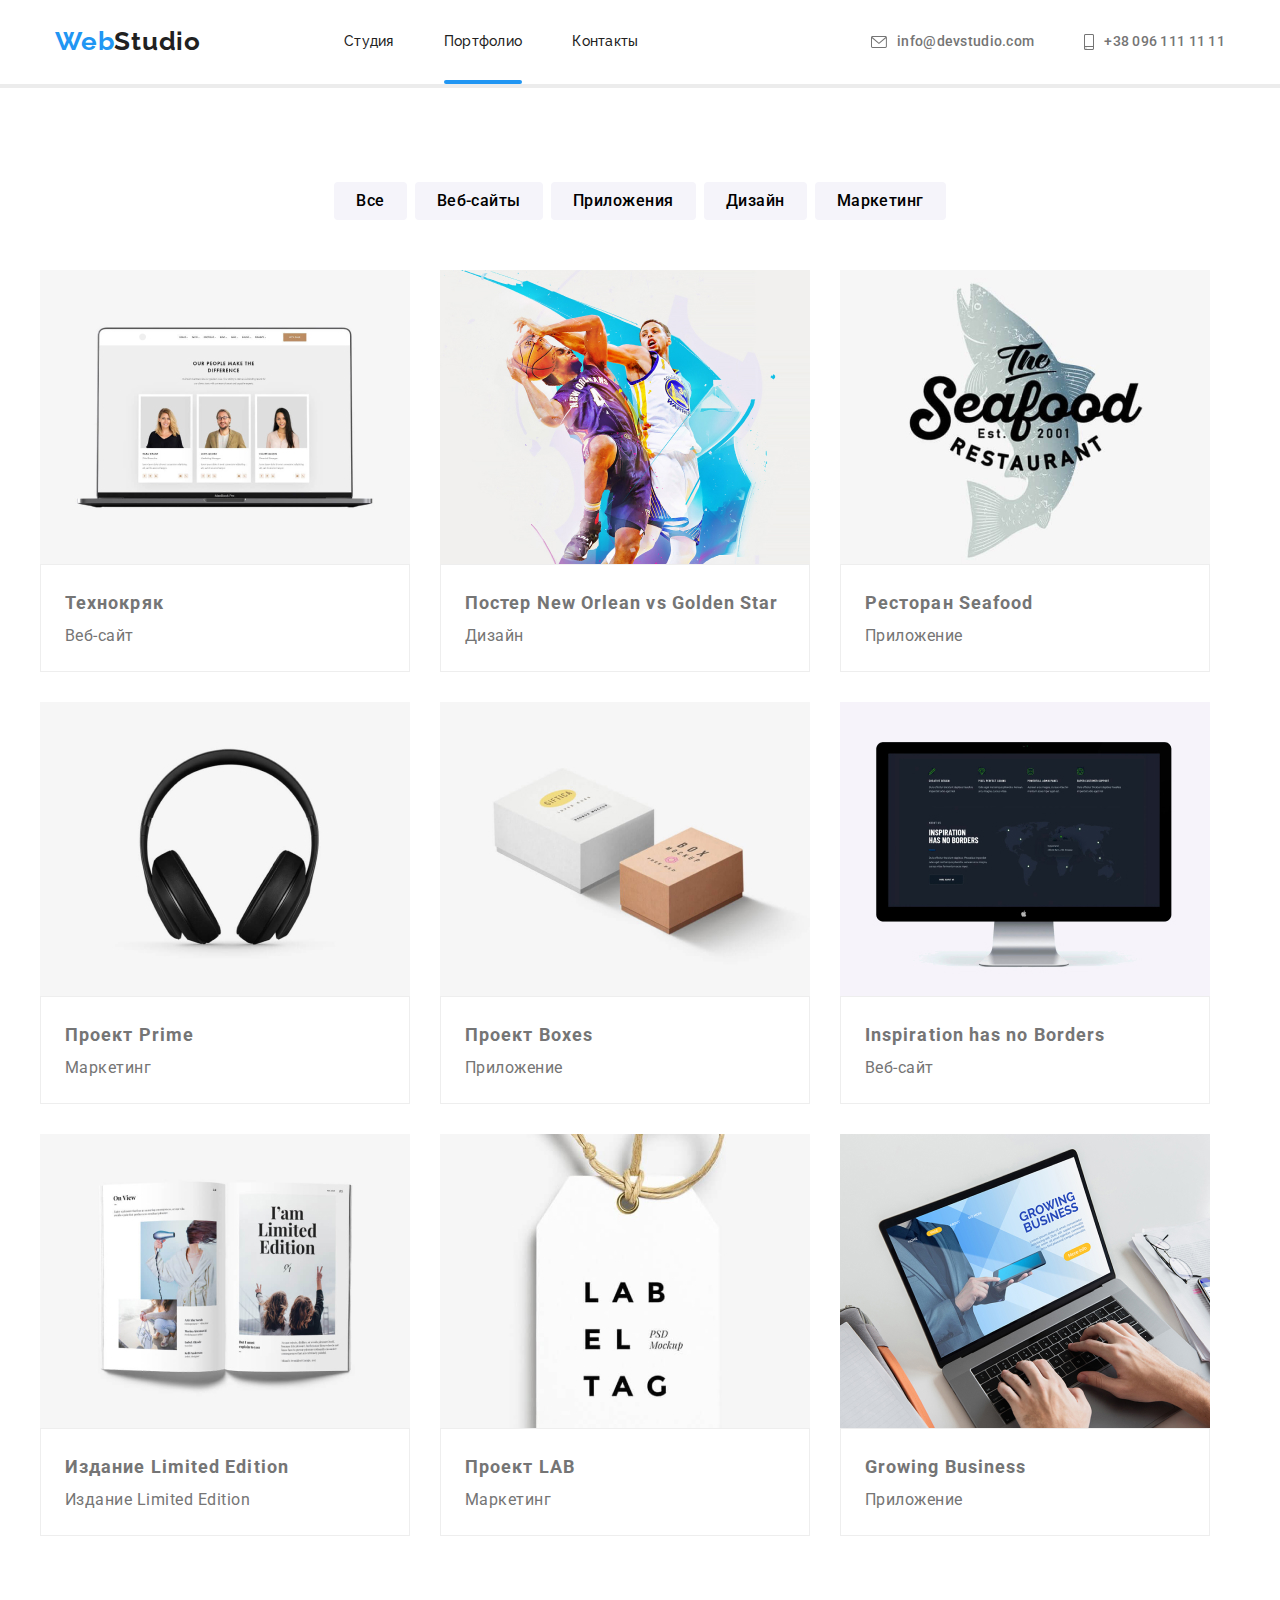
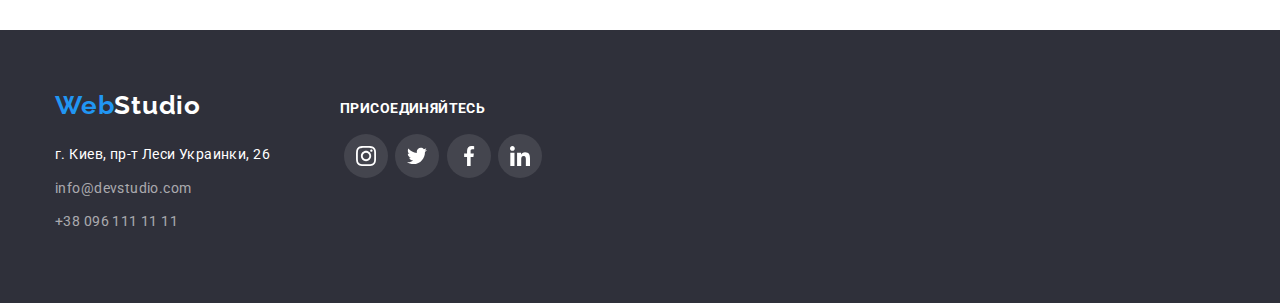
==== portfolio.html @ 722dad84 "Clone HW 05" ====
<!DOCTYPE html>
<html lang="ru">
  <head>
    <meta charset="UTF-8" />
    <meta name="viewport" content="width=device-width, initial-scale=1.0" />
    <title>Webstudio</title>
    <link rel="stylesheet" href="https://cdnjs.cloudflare.com/ajax/libs/modern-normalize/1.0.0/modern-normalize.css">
    <link rel="preconnect" href="https://fonts.gstatic.com" />
    <link rel="stylesheet" href="./css/style.css">
    <link rel="preconnect" href="https://fonts.gstatic.com">
<link href="https://fonts.googleapis.com/css2?family=Raleway:wght@700&family=Roboto:wght@400;500;700;900&display=swap" rel="stylesheet">
  </head>
  <body>
    <!----------------- Хедер с навигацией ---------------->
    <header>
      <div class="container header-container">
        <a class="header-logo" href="index.html">Web
          <span class="header-studio">Studio</span>
        </a>
        <nav class="nav">
          <ul class="list header-list">
            <li class="header-item">
              <a class="link header-link" href="index.html">Студия</a>
            </li>
    
            <li>
              <a class="link header-link active-page" href="portfolio.html">Портфолио</a>
            </li>
    
            <li>
              <a class="link header-link" href="#">Контакты</a>
            </li>
          </ul>
        </nav>
        <!-- Контакты хедера -->
        <ul class="list contact-list">
          <li>
            <a class="link header-contacts" href="mailto:">
              <svg class="icon-mail">
                <use href="./images/sprite.svg#icon-mail"></use>
              </svg> info@devstudio.com </a>
          </li>
          <li>
            <a class="link header-contacts" href="tel:+380961111111">
              <svg class="icon-smartphone">
                <use href="./images/sprite.svg#icon-smartphone"></use>
              </svg> +38 096 111 11 11
            </a>
          </li>
        </ul>
      </div>
    </header>
    <main>
    <!-- Фильтры Проекты -->
      <hr class="hero-line">
      <section class="container project-container">
        <!-- Контейнер для фильтра -->
        <div class="filter-container">
          <ul class="filter-list list">
            <li class="button-item">
              <button class="button-filter" type="button">Все</button>
            </li>
            <li class="button-item">
              <button class="button-filter" type="button">Веб-сайты</button>
            </li>
            <li class="button-item">
              <button class="button-filter" type="button">Приложения</button>
            </li>
            <li class="button-item">
              <button class="button-filter" type="button">Дизайн</button>
            </li>
            <li class="button-item">
              <button class="button-filter" type="button">Маркетинг</button>
            </li>
          </ul>
          <!-- </section> -->
        </div>
        <!-- Контейнер дляя проектов -->
        <div>
          <ul class="list project-list">
            <li class="project-item">
              <a class="link project-text" href="">
                <div class="project-overlay">
                  <img src="./images/open_laptop.jpg" alt="Открытый лептоп" width="370" />
                  <div class="overlay">
                    <p class="text">
                      Технокряк это современная площадка распространения коронавируса.
                      Компании используют эту платформу для цифрового шпионажа и атак на защищённые сервера конкурентов.
                    </p>
                  </div>
                </div>
                <div class="project-name">
                  <h2 class="project-title">Технокряк</h2>
                  <p>Веб-сайт</p>
                </div>
              </a>
            </li>
            <li class="project-item">
              <a class="link project-text" href="">
                <div class="project-overlay">
                <img src="./images/basketball_players.jpg" alt="Два баскетболиста" width="370" />
                  <div class="overlay">
                    <p class="text">
                      Технокряк это современная площадка распространения коронавируса. 
                      Компании используют эту платформу для цифрового шпионажа и атак на защищённые сервера конкурентов.
                    </p>
                  </div>
                </div>
                <div class="project-name">
                  <h2 class="project-title">Постер New Orlean vs Golden Star</h2>
                  <p>Дизайн</p>
                </div>
              </a>
            </li>
            <li class="project-item">
              <a class="link project-text" href="">
                <div class="project-overlay">
                  <img src="./images/seafood_logo.jpg" alt="Логотип реторана рыбы" width="370" />
                  <div class="overlay">
                    <p class="text">
                      Технокряк это современная площадка распространения коронавируса.
                      Компании используют эту платформу для цифрового шпионажа и атак на защищённые сервера конкурентов.
                    </p>
                  </div>
                </div>
                <div class="project-name">
                  <h2 class="project-title">Ресторан Seafood</h2>
                  <p>Приложение</p>
                </div>
              </a>
            </li>
            <li class="project-item">
              <a class="link project-text" href="">
                <div class="project-overlay">
                  <img src="./images/headphones.jpg" alt="Наушники" width="370" />
                  <div class="overlay">
                    <p class="text">
                      Технокряк это современная площадка распространения коронавируса.
                      Компании используют эту платформу для цифрового шпионажа и атак на защищённые сервера конкурентов.
                    </p>
                  </div>
                </div>
                <div class="project-name">
                  <h2 class="project-title">Проект Prime</h2>
                  <p>Маркетинг</p>
                </div>
              </a>
            </li>
            <li class="project-item">
              <a class="link project-text" href="">
                <div class="project-overlay">
                <img src="./images/boxes.jpg" alt="Две коробки" width="370" />
                <div class="overlay">
                  <p class="text">
                    Технокряк это современная площадка распространения коронавируса. 
                    Компании используют эту платформу для цифрового шпионажа и атак на защищённые сервера конкурентов.
                  </p>
                </div>
              </div>
                <div class="project-name">
                  <h2 class="project-title">Проект Boxes</h2>
                  <p>Приложение</p>
                </div>
              </a>
            </li>
            <li class="project-item">
              <a class="link project-text" href="">
                <div class="project-overlay">
                <img src="./images/iMac.jpg" alt="Компьютер iMac" width="370" />
                <div class="overlay">
                  <p class="text">
                    Технокряк это современная площадка распространения коронавируса. 
                    Компании используют эту платформу для цифрового шпионажа и атак на защищённые сервера конкурентов.
                  </p>
                </div>
              </div>
                <div class="project-name">
                  <h2 class="project-title" lang="en">Inspiration has no Borders</h2>
                  <p>Веб-сайт</p>
                </div>
              </a>
            </li>
            <li class="project-item">
              <a class="link project-text" href="">
                <div class="project-overlay">
                <img src="./images/open_book.jpg" alt="Открытая книга" width="370" />
                <div class="overlay">
                  <p class="text">
                    Технокряк это современная площадка распространения коронавируса. 
                    Компании используют эту платформу для цифрового шпионажа и атак на защищённые сервера конкурентов.
                  </p>
                </div>
              </div>
                <div class="project-name">
                  <h2 class="project-title">Издание Limited Edition</h2>
                  <p>Издание Limited Edition</p>
                </div>
              </a>
            </li>
            <li class="project-item">
              <a class="link project-text" href="">
                <div class="project-overlay">
                <img src="./images/Label.jpg" alt="Лейба" width="370" />
                <div class="overlay">
                  <p class="text">
                    Технокряк это современная площадка распространения коронавируса. 
                    Компании используют эту платформу для цифрового шпионажа и атак на защищённые сервера конкурентов.
                  </p>
                </div>
              </div>
                <div class="project-name">
                  <h2 class="project-title">Проект LAB</h2>
                  <p>Маркетинг</p>
                </div>
              </a>
            </li>
            <li class="project-item">
              <a class="link project-text" href="">
                <div class="project-overlay">
                <img src="./images/hands_on_keyboard.jpg" alt="Набор текста на клавиатуре" width="370" />
                <div class="overlay">
                  <p class="text">
                    Технокряк это современная площадка распространения коронавируса. 
                    Компании используют эту платформу для цифрового шпионажа и атак на защищённые сервера конкурентов.
                  </p>
                </div>
              </div>
                <div class="project-name">
                  <h2 class="project-title" lang="en">Growing Business</h2>
                  <p>Приложение</p>
                </div>
              </a>
            </li>
          </ul>
        </div>
      </section>
    </main>

    <!------------------ Контакты и адрес ------------------>
  <footer>
      <div class="container footer-container">
          <div>
              <a class="footer-logo" href="index.html">Web
                  <span class="footer-studio link">Studio</span>
              </a>
              <address>г. Киев, пр-т Леси Украинки, 26</address>
              <a class="link footer-link" href="mailto:">info@devstudio.com</a>
              <a class="link footer-link" href="tel:+380961111111">+38 096 111 11 11</a>
          </div>
          <div>
              <h3 class="footer-item">
                  ПРИСОЕДИНЯЙТЕСЬ
              </h3>
              <ul class="footer-box">
                  <li class="social-unit">
                      <a class="social-link" href="#">
                          <svg class="pic-instagram">
                              <use href="./images/sprite.svg#icon-instagram"></use>
                          </svg>
                      </a>
                  </li>
                  <li class="social-unit">
                      <a class="social-link" href="#">
                          <svg class="pic-twitter">
                              <use href="./images/sprite.svg#icon-twitter"></use>
                          </svg>
                      </a>
                  </li>
                  <li class="social-unit">
                      <a class="social-link" href="#">
                          <svg class="pic-facebook">
                              <use href="./images/sprite.svg#icon-facebook"></use>
                          </svg>
                      </a>
                  </li>
                  <li class="social-unit">
                      <a class="social-link" href="#">
                          <svg class="pic-linkedin">
                              <use href="./images/sprite.svg#icon-linkedin"></use>
                          </svg>
                      </a>
                  </li>
              </ul>
          </div>
      </div>
  </footer>
  </body>
</html>
---- css/style.css ----
/* 
Основной цвет текста   #212121; - Заголовки черн
Вторичный цвет текста  #FFFFFF; - Заголовки бел
Цвет текста Параграфы  #757575;

Акцкет 1 ------------- #2196F3; - Синий для кнопок и навигации */


 /* 
 Основной цвет фона  #E5E5E5; - 
 Вторичный цвет фона #2F303A; - Герой и Футер
 Фон хедера          #FFFFFF;

 */
:root {
    --primary-title-color:#212121;
    --secondary-title-color:#FFFFFF;
    --text-color:#757575;
    --accent-color:#2196F3;
    --logo-color:#ffffff;
    --icon-color:  #AFB1B8;

    --primary-background-color:#E5E5E5;
    --secondary-background-color:#2F303A;
    --header-background-clor:#FFFFFF;  
    --button-background-clor:#F5F4FA;

}

h1,
h2,
h3,
p {
  margin-top: 0;
  margin-bottom: 0;
}

ul {
    list-style: none;
    margin: 0;
    padding: 0;
}

li {
    list-style: none;
    margin: 0;
    padding: 0;
}

body {
    font-family: 'Roboto', sans-serif;
    font-style: normal;
}

header {
    background-color: var(--header-background-clor);
}

.container {
    width: 1200px;
    margin: 0 auto;
    padding: 0 15px;
}

.header-container {
    display: flex;
    align-items: center;
}

footer {
    padding: 60px 0;
    background-color: var(--secondary-background-color);
}
.footer-container {
    display: flex;
    justify-self: center;
}

.footer-item {
    padding-top: 12px;
    padding-bottom: 20px;
    margin-left: 70px;

    font-weight: 700;
    font-size: 14px;
    line-height: 0.87;
    letter-spacing: 0.03em;
    text-transform: uppercase;

    color: var(--secondary-title-color);;
}

.nav { 
    margin-left: 93px;  

    font-family: Raleway;
    font-weight: 700;
    font-size: 26px;
    line-height: 1.19;
    letter-spacing: 0.03em;
}

.header-list {
    display: flex;
    justify-content: center;
    margin: 0;
    padding: 0;

    font-weight: 500;
    font-size: 14px;
    line-height: 1.42;
    letter-spacing: 0.02em;
}

.hero {
    padding: 200px 0;

    background-repeat: no-repeat;
    background-size: cover;

    background-color: var(--secondary-background-color);
    background-image: linear-gradient( 
        to right,
        rgba(47, 48, 58, 0.4),
        rgba(47, 48, 58, 0.4) ), 
        url(../images/hero_background.jpg);
}

.hero-text {
    margin: 0 auto;
    margin-bottom: 30px;

    font-weight: 900;
    font-size: 44px;
    line-height: 1.36;
    text-align: center;
    letter-spacing: 0.06em;
    text-transform: uppercase;

    color: var(--logo-color);
}

.competence {
    margin: 0 auto;
    padding: 94px 0 47px;

    background-color: var(--primary-background-color);
}

.our-work {
    padding: 47px 0 94px;

    font-weight: 700;
    font-size: 36px;
    line-height: 1.16;
    text-align: center;
    letter-spacing: 0.03em;

    background-color: var(--primary-background-color);
}

.disctiption {
    position: absolute;
    width: 370px;
    height: 70px;
    padding: 27px 0;
    bottom: 0;
    
    font-weight: 700;
    font-size: 14px;
    line-height: 1.14;
    text-align: center;
    letter-spacing: 0.03em;
    text-transform: uppercase;

    color: var(--secondary-title-color);
    background: rgba(47, 48, 58, 0.8);
}

.our-team {
    padding: 94px 0;

    font-weight: 700;
    font-size: 36px;
    line-height: 1.16;
    text-align: center;
    letter-spacing: 0.03em;

    background-color: var(--button-background-clor);
}

.competence-list {
    display: flex;
    flex-direction: row;
    justify-content: center;
}

.competence-unit {
    width: 270px;
    margin-right: 30px;
}

.competence-unit:last-child {
    margin-right: 0;
}

.competence-icon {
    display: flex;
    justify-content: center;
    align-items: center;
    margin-right: 30px;
    width: 270px;
    height: 120px;

    background: var(--button-background-clor);
    border-radius: 4px;
}

.competence-icon:last-child {
    margin-right: 0;
}

.images-list {
    display: flex;
}

.our-work-imges {
    width: 370px;
}

.images-item {
    position: relative;
    width: calc((100%-60px) / 3);
    margin-right: 30px;
} 

.images-item:nth-child(3n) {
    margin-right: 0;
  }

.our-team-item {
    width: calc((100%-90px) / 4);
    margin-right: 30px;
    box-shadow: 0px 1px 3px rgba(0, 0, 0, 0.12), 
    0px 1px 1px rgba(0, 0, 0, 0.14),    
    0px 2px 1px rgba(0, 0, 0, 0.2);
    border-radius: 0px 0px 4px 4px;
}  

.our-team-item:nth-child(4n) {
    margin-right: 0;
}

.visually-hidden {
    position: absolute;
    clip: rect(0 0 0 0);
    width: 1px;
    height: 1px;
    margin: -1px;
    …
  }
  
.our-work-title,
.our-team-title,
.clients-title {
    margin-top: 0;
    margin-bottom: 50px;

    font-weight: 700;
    font-size: 36px;
    line-height: 1.16;
    text-align: center;
    letter-spacing: 0.03em;

    color: var(--primary-title-color);

}

.button {
    background-color: var(--accent-color);
}

.button-filter {
    padding: 6px 22px;
    border-radius: 4px;
    border: 0;
    cursor: pointer;

    font-weight: 500;
    font-size: 16px;
    line-height: 1.62;
    text-align: center;
    letter-spacing: 0.03em;

    background-color: var(--button-background-clor);
}

.button-filter:hover,
.button-filter:focus {
    background-color: var(--accent-color);
    color: var(--secondary-title-color);
    outline: none;
}

.button-item {
    margin-right: 8px;
}

img {
    display: block;
    max-width: 100%;
    height: auto;
}

.button-item:last-child {
    margin-right: 0;
}

.filter-list {
    display: flex;
    flex-direction: row;
    justify-content: center; 
}

.project-list {
    display: flex;
    flex-wrap: wrap;
}

.project-item {
    width: 370px;
    margin-right: 30px; 
    margin-bottom: 30px;
    cursor: pointer;
}

.project-item:nth-child(3n) {  
    margin-right: 0;
}

.project-item:nth-last-child(-n + 3) {  
    margin-bottom: 0;
}

.project-item .link {
    display: block;
    text-decoration: none;
}

.project-item .link:hover,
.project-item .link:focus {
    border: 1px solid #EEEEEE;
    box-shadow: 0px 1px 1px rgba(0, 0, 0, 0.12), 
    0px 4px 4px rgba(0, 0, 0, 0.06), 
    1px 4px 6px rgba(0, 0, 0, 0.16);
}

.hero-text,
.main-button {
    color: var(--logo-color);
}

.main-button {
    display: flex;
    margin: 0 auto;
    border-radius: 5px;
    padding: 10px 32px;
    cursor: pointer;
    
    font-weight: 700;
    font-size: 16px;
    line-height: 1.87;
    text-align: center;
    letter-spacing: 0.06em;
}

.competence-item {
    margin: 30px 0 10px;
    width: 270px;

    font-weight: 700;
    font-size: 14px;
    line-height: 1.14;
    letter-spacing: 0.03em;
    text-transform: uppercase;
}

.competence-text {
    width: 270px;
    margin-left: 30px;
    margin: 0 auto;

    font-weight: 400;
    font-size: 14px;
    line-height: 1.71;
    letter-spacing: 0.03em;
}

.team-item {
    margin-bottom: 10px;

    font-weight: 500;
    font-size: 16px;
    line-height: 1.18;
    text-align: center;
    letter-spacing: 0.03em;
}

.team-text {
    font-weight: 400;
    font-size: 16px;
    line-height: 1.18;
    text-align: center;
    letter-spacing: 0.03em;
}

.header-studio {
    font-family: 'Raleway', sans-serif;
    font-weight: 700;
    font-size: 26px;
    line-height: 1.19;
    letter-spacing: 0.03em;

    color: var(--primary-title-color);

}

.footer-studio {
    font-family: 'Raleway', sans-serif;
    font-weight: 700;
    font-size: 26px;
    line-height: 1.19;
    letter-spacing: 0.03em;

    color: var(--logo-color);
}

.header-logo {
    display: flex;
    text-decoration: none;

    font-family: 'Raleway', sans-serif;
    font-weight: 700;
    font-size: 26px;
    line-height: 1.19;
    letter-spacing: 0.03em;

    color: var(--accent-color);
}

.footer-logo {
    display: flex;
    margin-bottom: 20px;
    text-decoration: none;

    font-family: 'Raleway', sans-serif;
    font-weight: 700;
    font-size: 26px;
    line-height: 1.19;
    letter-spacing: 0.03em;

    color: var(--accent-color);
}

.list {
    color: var(--primary-title-color);
    list-style: none;
}

.contact-list {
    display: flex;  
    justify-content: flex-end;
    margin-left: auto;
}

.active-page {
    display: block;
    position: relative;
    margin-left: 50px;
    padding: 32px 0;
    text-decoration: none;

    color: var(--accent-color);
}

.active-page::after {
    display: block;
    position: absolute;
    content: "";
    width: 100%;
    height: 4px;
    margin-top: 28px;
    background: var(--accent-color);
    border-radius: 2px;
}

.header-link {
    display: block;
    margin-left: 50px;
    padding: 32px 0;
    text-decoration: none;

    color: var(--primary-title-color);

    transition-property: color;
    transition-duration: 250ms;
    transition-timing-function: cubic-bezier(0.4, 0, 0.2, 1);
}



.header-contacts {
    display: flex;
    align-items: center;
    margin-left: 50px;
    text-decoration: none;

    font-weight: 500;
    font-size: 14px;
    line-height: 1.14;
    letter-spacing: 0.02em;
    
    color: var(--text-color);
}

.icon-mail {
    margin-right: 10px;
    width: 16px;
    height: 12px;

    fill: var(--text-color);
}

.icon-smartphone {
    margin-right: 10px;
    width: 10px;
    height: 16px;

    fill: var(--text-color);
}

.header-contacts:hover,
.header-contacts:focus {
    color: var(--accent-color);
}

.header-contacts:hover .icon-mail,
.header-contacts:hover .icon-smartphone,

.header-contacts:focus .icon-mail,
.header-contacts:focus .icon-smartphone {
    fill: var(--accent-color);
}

.header-link:hover,
.header-link:focus {
    color: var(--accent-color);
}

.footer-link {
    display: flex;
    flex-direction: column;
    margin-bottom: 9px;
    text-decoration: none;

    font-weight: 400;
    font-size: 14px;
    line-height: 1.71;
    letter-spacing: 0.03em;

    color: rgba(255, 255, 255, 0.6);
}

.footer-link:hover, 
.footer-link:focus {
    color: var(--accent-color);
}

.text {
    color: var(--text-color);
}

address {
    margin-bottom: 9px;
    
    font-style: normal;
    font-weight: 400;
    font-size: 14px;
    line-height: 2;
    letter-spacing: 0.03em;
    color: var(--secondary-title-color);
}

.project-title {
    font-weight: 700;
    font-size: 18px;
    line-height: 2;
    letter-spacing: 0.06em;
}

.project-text {
    font-weight: 400;
    font-size: 16px;
    line-height: 1.87;
    letter-spacing: 0.03em;
    color: var(--text-color);
}

.filter-container {
    padding-bottom: 50px;
}

.project-name {
    padding: 20px 24px;
    border: 1px solid #EEEEEE;
}

.project-container {
    padding: 94px 0;
}

.our-team-people {
    padding-top: 30px;
    padding-bottom: 30px;
    padding-left: auto;
    padding-right: auto;

    background: var(--secondary-title-color);
}

.hero-line {
    border: 2px solid #ECECEC;
    margin: 0;
}

.social-box {
    display: flex;
    justify-content: space-around;
    width: 206px;
    margin-left: 32px;
    margin-top: 16px;
}

.social-item {
    display: flex;
    align-items: center;
    justify-content: center;
    width: 44px;
    height: 44px;   
}

.social-item .social-link {
    display: flex;
    align-items: center;
    justify-content: center;
    width: 100%;
    height: 100%;
    border-radius: 50%;

    background: transparent;
    fill: var(--icon-color);
}

.social-item .social-link:focus,
.social-item .social-link:hover {
    background: var(--accent-color);
    fill: var(--logo-color);
    outline-style: none;
}

.icon-instagram,
.icon-twitter,
.icon-facebook,
.icon-linkedin {
    width: 20px;
    height: 20px;
}

.footer-box {
    display: flex;
    justify-content: space-around;
    width: 206px;
    margin-left: 70px;
}

.social-unit {
    display: flex;
    align-items: center;
    justify-content: center;
    width: 44px;
    height: 44px;   
}

.footer-box .social-link {
    display: flex;
    align-items: center;
    justify-content: center;
    width: 100%;
    height: 100%;
    border-radius: 50%;

    background: rgba(255, 255, 255, 0.1);
}

.footer-box .social-link:focus,
.footer-box .social-link:hover {
    background: var(--accent-color);
    outline-style: none;
}

.pic-instagram,
.pic-twitter,
.pic-facebook,
.pic-linkedin {
    width: 20px;
    height: 20px; 
    fill: var(--secondary-title-color);
}

.clients {
    padding: 94px 0;
    margin: 0 auto;
    
    background-color: var(--primary-background-color);
}

.clients-list {
    display: flex;
    align-items: center;
}

.clients-item {
    width: 170px;
    height: 90px;
    border: 1px solid var(--icon-color);
    border-radius: 4px;
    margin-right: 30px;

    background: var(--primary-background-color);
}

.clients-item:hover,
.clients-item:focus {
    border: 1px solid var(--accent-color);
}

.clients-item:last-child {
    margin-right: 0;
}

.clients-link {
    display: flex;
    justify-content: center;
    align-items: center;
    width: 100%;
    height: 100%;
}

.icon-Client_1,
.icon-Client_2,
.icon-Client_3,
.icon-Client_4,
.icon-Client_5,
.icon-Client_6 {
    fill: var(--icon-color);
}

.clients-link:hover .icon-Client_1,
.clients-link:hover .icon-Client_2,
.clients-link:hover .icon-Client_3,
.clients-link:hover .icon-Client_4,
.clients-link:hover .icon-Client_5,
.clients-link:hover .icon-Client_6,

.clients-link:focus .icon-Client_1,
.clients-link:focus .icon-Client_2,
.clients-link:focus .icon-Client_3,
.clients-link:focus .icon-Client_4,
.clients-link:focus .icon-Client_5,
.clients-link:focus .icon-Client_6 {
    fill: var(--accent-color);
}

.backdrop {
    position: fixed;
    top: 0;
    left: 0;
    width: 100%;
    height: 100%;
    opacity: 1;
    transition: opacity 250ms cubic-bezier(0.4, 0, 0.2, 1);
    background-color: rgba(0, 0, 0, 0.2);
}

.backdrop.is-hidden {
    opacity: 0;
    pointer-events: none;
}

.modal {
    position: absolute;
    left: 50%;
    top: 50%;
    transform: translate(50% 50%);
    border-radius: 4px;
    box-shadow: 0px 1px 3px rgba(0, 0, 0, 0.12), 0px 1px 1px rgba(0, 0, 0, 0.14);
    transform: translate(-50%, -50%) scale(1);
    transition: transform 250ms cubic-bezier(0.4, 0, 0.2, 1);
    
    width: 528px;
    height: 581px;

    background: var(--secondary-title-color);
}

.modal-button {
    position: absolute;
    top: 8px;
    right: 8px;

    display: flex;
    align-items: center;
    justify-content: center;
    width: 30px;
    height: 30px;
    border-radius: 50%;
    border: 1px solid rgba(0, 0, 0, 0.1);
    cursor: pointer;
    outline: none;

    background-color: var(--secondary-title-color);
}

.project-overlay {
    display: block;
    position: relative;
}

.overlay {
    position: absolute;
    display: block;
    top: 0;
    left: 0;
    width: 100%;
    height: 100%;
    opacity: 0;
    transform: translateY(100%);

    background: rgba(33, 150, 243, 0.9);
}

.project-item .link:hover .overlay,
.project-item .link:focus .overlay {
    opacity: 1;
    transform: translateY(0);
    transition-duration: 250ms;
}

.overlay .text {
    padding: 64px 23px;
    
    font-style: normal;
    font-weight: normal;
    font-size: 18px;
    line-height: 1.56;
    letter-spacing: 0.03em;

    color: var(--secondary-title-color);
}
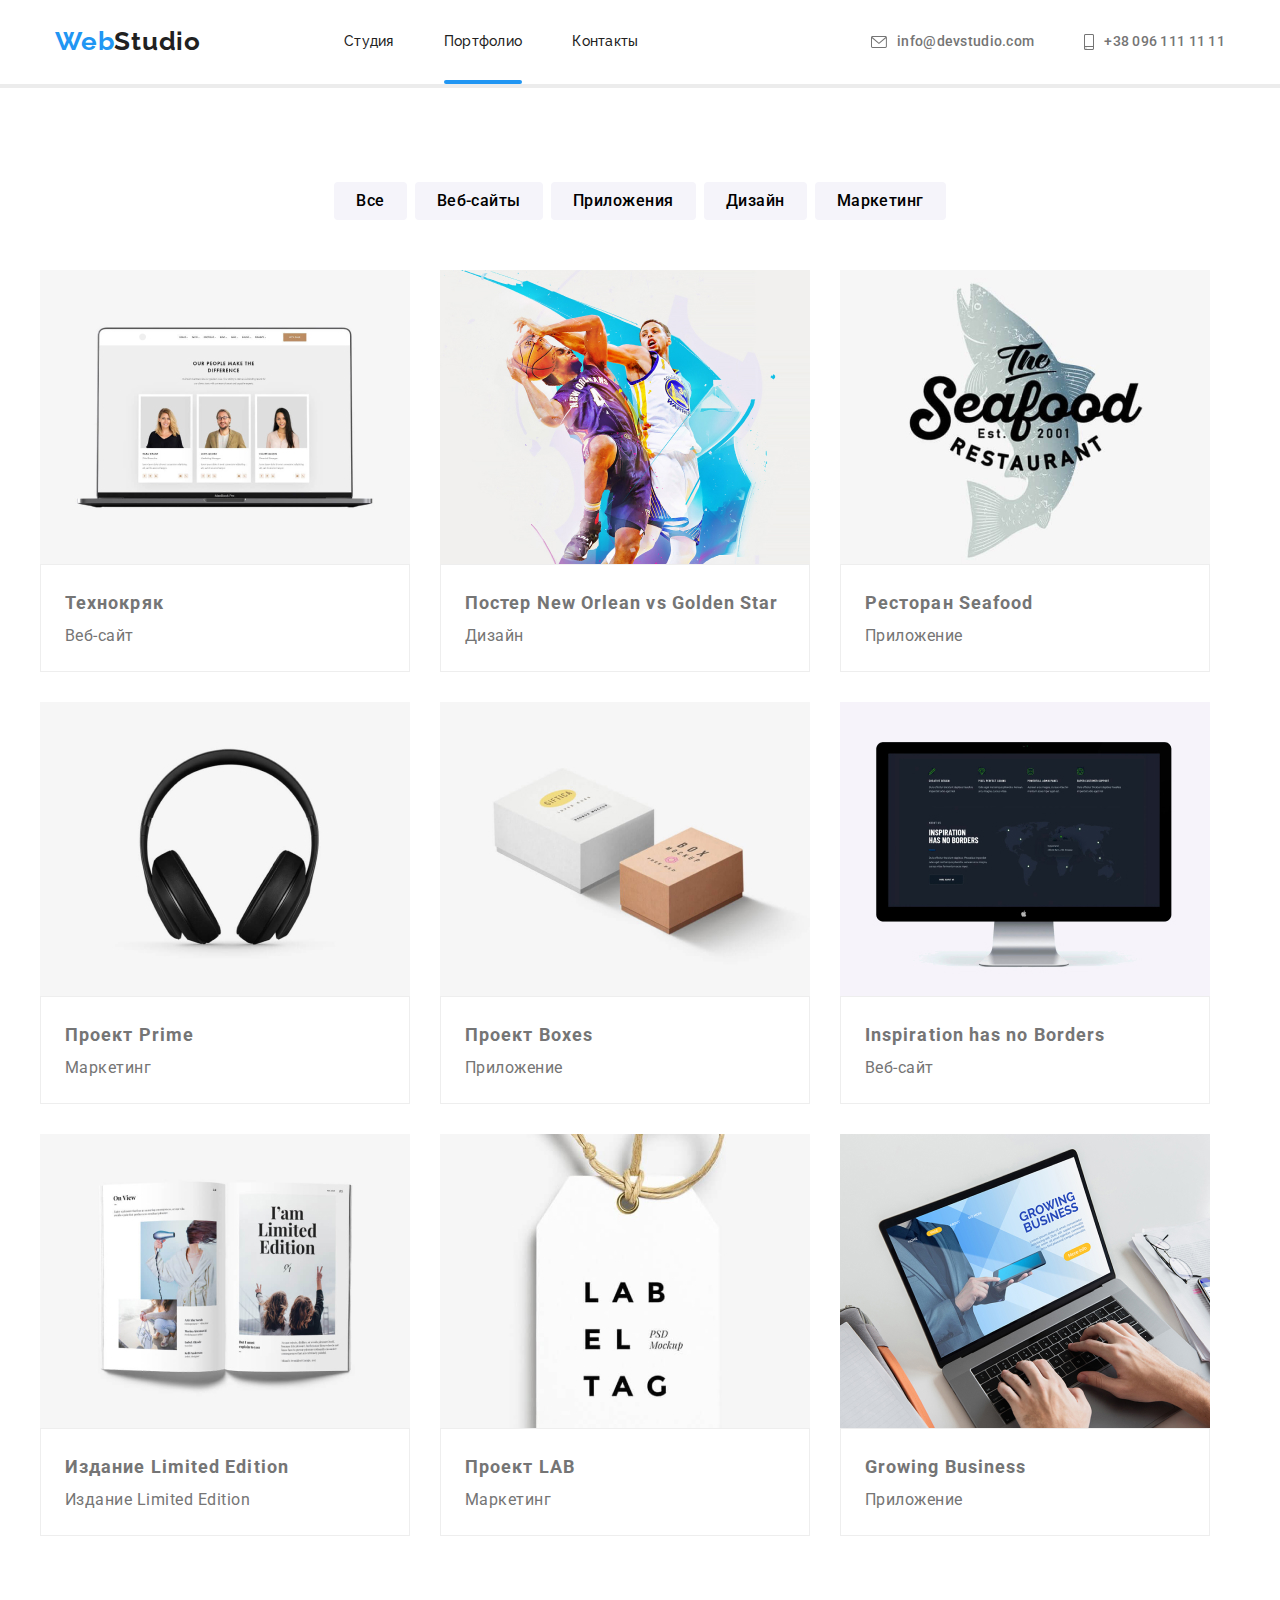
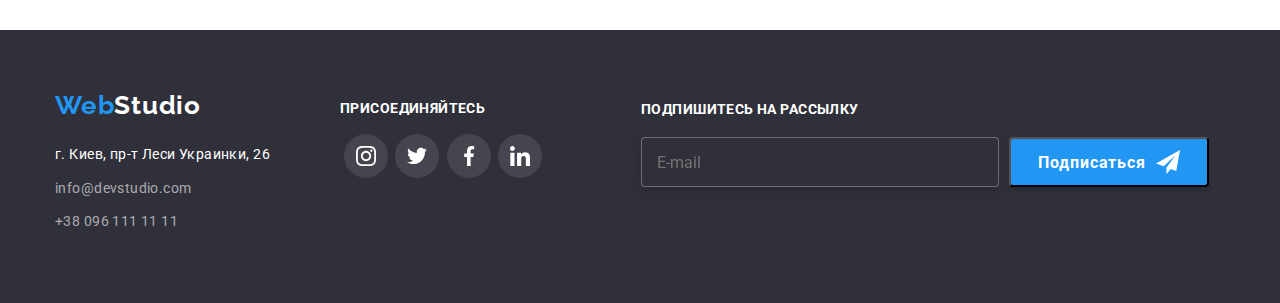
==== commit ca6206d0: "Добавил signup в футер" ====
--- a/portfolio.html
+++ b/portfolio.html
@@ -282,6 +282,20 @@
                   </li>
               </ul>
           </div>
+          <div class="signup">
+            <form class="signup-form" name="signup_form" autocomplete="on" novalidate>
+                <label class="signup-title" for="email">Подпишитесь на рассылку</label>
+                <div class="form-field">
+                    <input class="signup-input" type="email" name="email" id="email" placeholder="E-mail" />
+                    <button type="submit" class="signup-button">
+                        Подписаться
+                        <svg class="pic-send">
+                            <use href="./images/sprite.svg#icon-send"></use>
+                        </svg>
+                    </button>
+                </div>
+            </form>
+        </div>
       </div>
   </footer>
   </body>
--- a/css/style.css
+++ b/css/style.css
@@ -257,7 +257,6 @@
     width: 1px;
     height: 1px;
     margin: -1px;
-    …
   }
   
 .our-work-title,
@@ -715,6 +714,224 @@
     width: 20px;
     height: 20px; 
     fill: var(--secondary-title-color);
+}
+
+.signup {
+    display: flex;
+    justify-content: flex-end;
+    width: 570px;
+    margin-left: 93px;
+    margin-right: 0;
+   
+}
+
+.form-field {
+    display: flex;
+}
+
+.signup-input {
+    width: 358px;
+    height: 50px;
+    padding-left: 15px;
+    border: 1px solid rgba(255, 255, 255, 0.3);
+    
+    filter: drop-shadow(0px 4px 4px rgba(0, 0, 0, 0.15));
+    border-radius: 4px;
+    outline: none;
+
+    background: var(--secondary-background-color);
+    color: rgba(255, 255, 255, 0.6);
+}
+
+.signup-title {
+    display: flex;
+    padding-top: 12px;
+    padding-bottom: 20px;
+
+    font-family: Roboto;
+    font-weight: 700;
+    font-size: 14px;
+    line-height: 1.14;
+    letter-spacing: 0.03em;
+    text-transform: uppercase;
+
+    color: var(--header-background-clor); 
+}
+
+.pic-send {
+    width: 24px;
+    height: 24px;
+    margin-left: 10px;
+    fill: var(--logo-color)
+}
+
+.signup-button {
+    display: flex;
+    align-items: center;
+    justify-content: center;
+    width: 200px;
+    height: 50px;
+    padding: 13px;
+    margin-left: 10px;
+
+    font-family: Roboto;
+    font-weight: 700;
+    font-size: 16px;
+    line-height: 1.87;
+    text-align: center;
+    letter-spacing: 0.06em;
+
+    color: var(--logo-color);
+    background-color: var(--accent-color);
+    box-shadow: 0px 4px 4px rgba(0, 0, 0, 0.15);
+    border-radius: 4px;
+    cursor: pointer;
+}
+
+.modal-input {
+    display: flex;
+    flex-direction: column;
+    width: 100%;
+    height: 100%;
+    padding-top: 40px;
+}
+
+.modal-input .title {
+    margin-bottom: 12px;
+    text-align: center;
+
+    font-family: Roboto;
+    font-weight: 700;
+    font-size: 20px;
+    line-height: 1.15;
+    letter-spacing: 0.03em;
+
+    color: var(--primary-title-color);
+}
+
+.input-form {
+    display: flex;
+    flex-direction: column;
+    
+    margin-left: auto;
+    margin-right: auto;
+    width: 448px;
+}
+
+.input-area {
+    width: 100%;
+    padding: 14px 0 14px 42px;
+    margin-bottom: 10px;
+    border: 1px solid rgba(33, 33, 33, 0.2);
+    border-radius: 4px;
+}
+
+.input-area:focus {
+    outline: none;
+    border: 1px solid var(--accent-color);
+    border-radius: 4px;
+}
+.input-area:focus + .input-icon {
+    fill: var(--accent-color);
+}
+
+.inputs {
+    position: relative;
+    width: 100%;
+}
+
+.input-icon {
+    position: absolute;
+    top: 50%;
+    left: 15px;
+    transform: translateY(-5%);
+}
+
+textarea {
+    resize: none;
+    padding: 12px 15px;
+    margin-bottom: 20px;
+    width: 448px;
+    height: 120px;
+    
+    border: 1px solid rgba(33, 33, 33, 0.2);
+    border-radius: 4px;
+}
+
+
+.input-lable {
+    margin-bottom: 4px;
+    font-family: Roboto;
+    font-weight: 400;
+    font-size: 12px;
+    line-height: 1.16;
+    letter-spacing: 0.01em;
+
+    color: var(--text-color);
+}
+
+.deal-box {
+    display: flex;
+    justify-content: center;
+}
+
+.deal-input {
+    appearance: none;
+    outline: none;
+}
+
+.deal-lable {
+    text-align: center;
+    margin-bottom: 15px;
+    
+    font-family: Roboto;
+    font-weight: 400;
+    font-size: 14px;
+    line-height: 1.71;
+    letter-spacing: 0.03em;
+
+    color: var(--text-color);
+}
+
+.deal-lable::before {
+    content: " ";
+    display: inline-flex;
+    margin-right: 7px;
+    width: 16px;
+    height: 15px;
+    background-color: #ffffff;
+    border: 1px solid #000000;
+    border-radius: 2px;
+}
+
+.deal-input:checked + .deal-lable::before {
+    border-radius: 2px;
+    border: 1px solid var(--accent-color);
+    background-color: var(--accent-color);
+    background-image: url(../images/accept.svg);
+    background-repeat: no-repeat;
+    background-position: center;
+}
+
+.input-button {
+    width: 200px;
+    height: 50px;
+    margin-left: auto;
+    margin-right: auto;
+    padding: 10px 55px;
+
+
+    font-family: Roboto;
+    font-weight: 700;
+    font-size: 16px;
+    line-height: 1.87;
+    letter-spacing: 0.06em;
+
+    color: var(--logo-color);
+    background: var(--accent-color);
+    box-shadow: 0px 4px 4px rgba(0, 0, 0, 0.15);
+    border-radius: 4px;
+    cursor: pointer;
 }
 
 .clients {
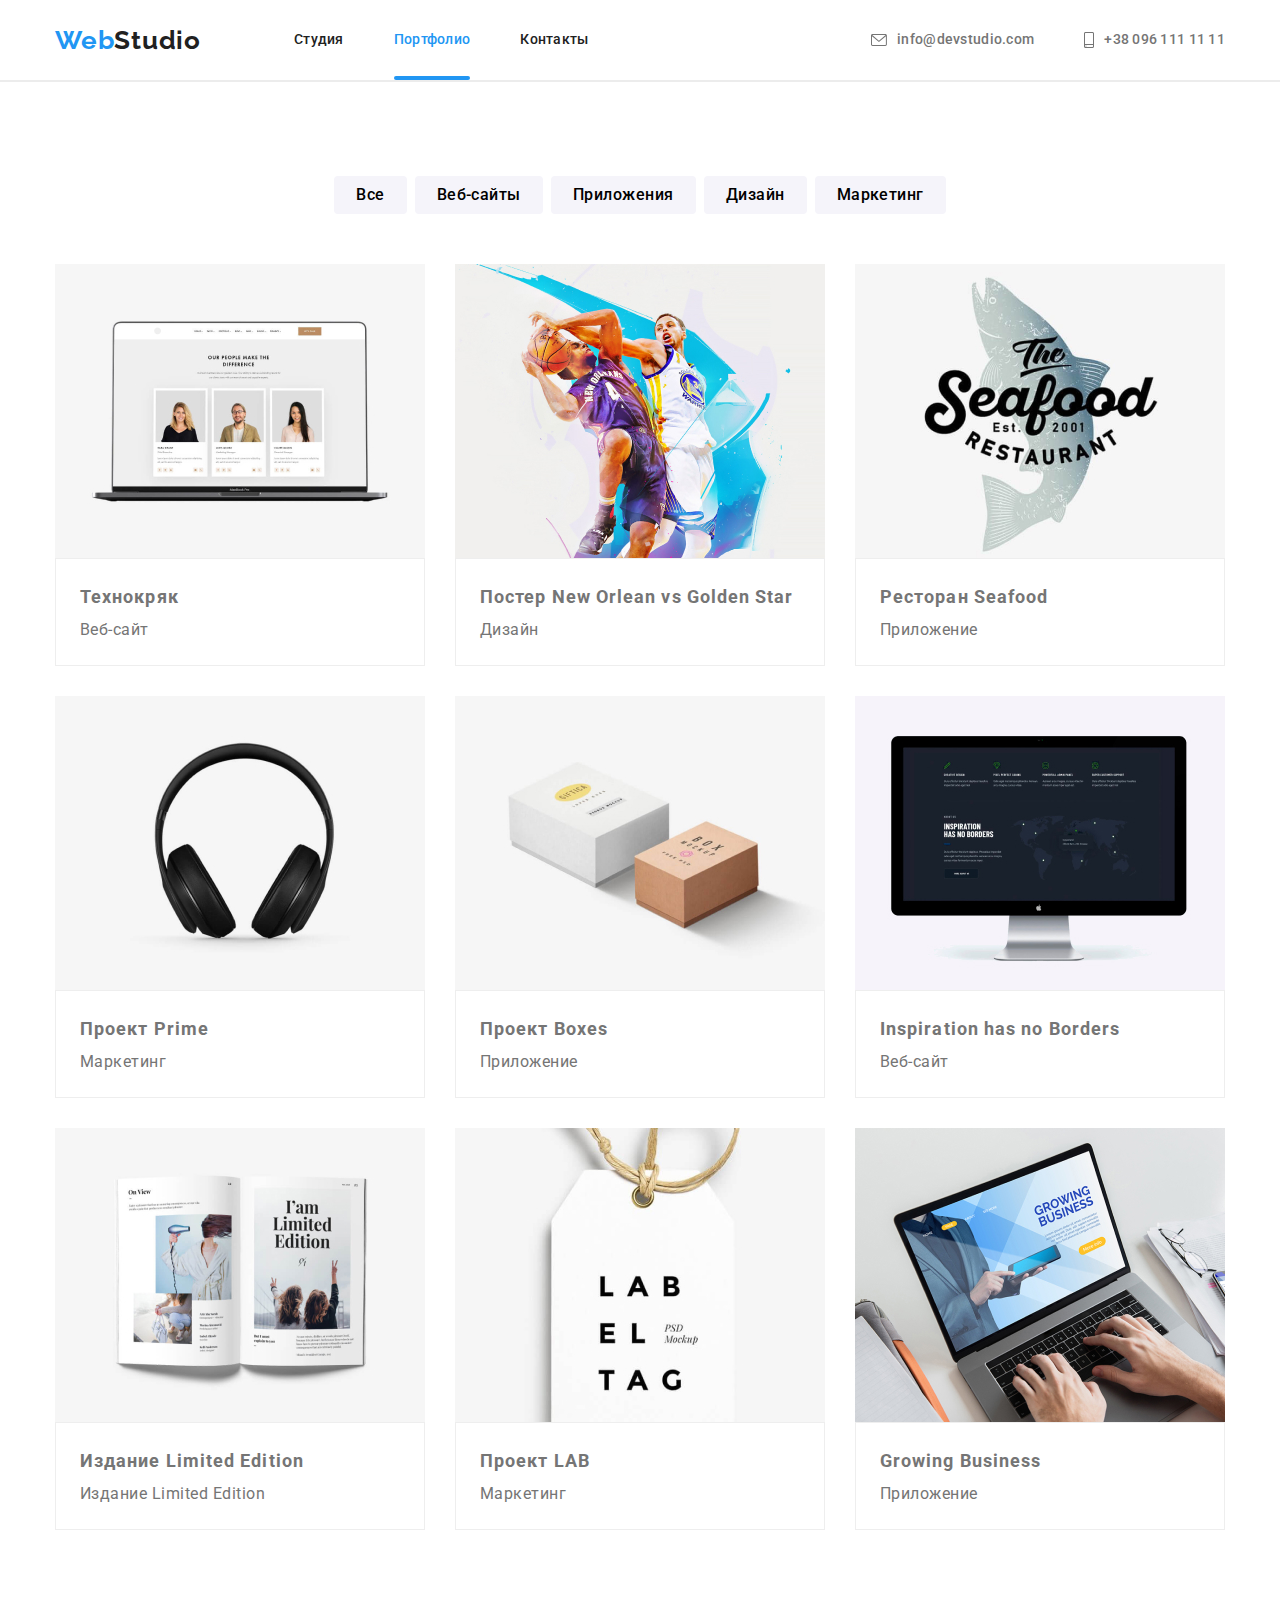
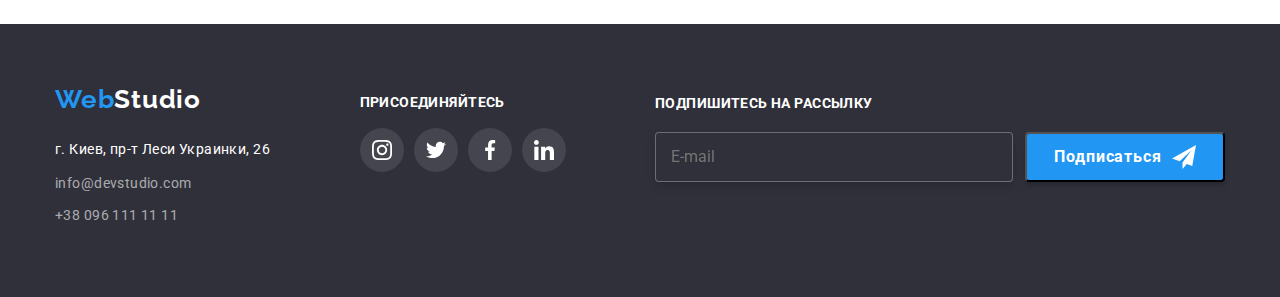
==== commit f42c35fa: "Переделал футер в портфолио" ====
--- a/portfolio.html
+++ b/portfolio.html
@@ -237,9 +237,9 @@
     </main>
 
     <!------------------ Контакты и адрес ------------------>
-  <footer>
+    <footer class="footer">
       <div class="container footer-container">
-          <div>
+          <div class="footer-contacts">
               <a class="footer-logo" href="index.html">Web
                   <span class="footer-studio link">Studio</span>
               </a>
@@ -247,8 +247,8 @@
               <a class="link footer-link" href="mailto:">info@devstudio.com</a>
               <a class="link footer-link" href="tel:+380961111111">+38 096 111 11 11</a>
           </div>
-          <div>
-              <h3 class="footer-item">
+          <div class="footer-social">
+              <h3 class="title">
                   ПРИСОЕДИНЯЙТЕСЬ
               </h3>
               <ul class="footer-box">
@@ -282,20 +282,20 @@
                   </li>
               </ul>
           </div>
-          <div class="signup">
-            <form class="signup-form" name="signup_form" autocomplete="on" novalidate>
-                <label class="signup-title" for="email">Подпишитесь на рассылку</label>
-                <div class="form-field">
-                    <input class="signup-input" type="email" name="email" id="email" placeholder="E-mail" />
-                    <button type="submit" class="signup-button">
-                        Подписаться
-                        <svg class="pic-send">
-                            <use href="./images/sprite.svg#icon-send"></use>
-                        </svg>
-                    </button>
-                </div>
-            </form>
-        </div>
+          <div class="footer-signup">
+              <form class="signup-form" name="signup_form" autocomplete="on" novalidate>
+                  <label class="signup-title" for="signup-email">Подпишитесь на рассылку</label>
+                  <div class="form-field">
+                      <input class="signup-input" type="email" name="email" id="signup-email" placeholder="E-mail" />
+                      <button type="submit" class="signup-button">
+                          Подписаться
+                          <svg class="pic-send">
+                              <use href="./images/sprite.svg#icon-send"></use>
+                          </svg>
+                      </button>
+                  </div>
+              </form>
+          </div>
       </div>
   </footer>
   </body>
--- a/css/style.css
+++ b/css/style.css
@@ -65,21 +65,43 @@
 .header-container {
     display: flex;
     align-items: center;
-}
-
-footer {
+    background-color: var(--secondary-title-color);
+}
+
+.footer {
+    background-color: var(--secondary-background-color);
+}
+
+.footer-container {
+    display: flex;
+    justify-content: space-between;
+}
+
+.footer-contacts {
     padding: 60px 0;
-    background-color: var(--secondary-background-color);
-}
-.footer-container {
-    display: flex;
-    justify-self: center;
-}
-
-.footer-item {
+}
+
+.footer-logo {
+    display: flex;
+    margin-bottom: 20px;
+    text-decoration: none;
+
+    font-family: 'Raleway', sans-serif;
+    font-weight: 700;
+    font-size: 26px;
+    line-height: 1.19;
+    letter-spacing: 0.03em;
+
+    color: var(--accent-color);
+}
+
+.footer-social {
+    padding: 60px 0;
+}
+
+.footer-social .title {
     padding-top: 12px;
     padding-bottom: 20px;
-    margin-left: 70px;
 
     font-weight: 700;
     font-size: 14px;
@@ -90,26 +112,35 @@
     color: var(--secondary-title-color);;
 }
 
-.nav { 
-    margin-left: 93px;  
-
-    font-family: Raleway;
-    font-weight: 700;
-    font-size: 26px;
-    line-height: 1.19;
-    letter-spacing: 0.03em;
-}
-
-.header-list {
-    display: flex;
+.footer-box {
+    display: flex;
+    justify-content: space-between;
+    width: 206px;
+}
+
+.social-unit {
+    display: flex;
+    align-items: center;
     justify-content: center;
-    margin: 0;
-    padding: 0;
-
-    font-weight: 500;
-    font-size: 14px;
-    line-height: 1.42;
-    letter-spacing: 0.02em;
+    width: 44px;
+    height: 44px;   
+}
+
+.footer-box .social-link {
+    display: flex;
+    align-items: center;
+    justify-content: center;
+    width: 100%;
+    height: 100%;
+    border-radius: 50%;
+
+    background: rgba(255, 255, 255, 0.1);
+}
+
+.footer-box .social-link:focus,
+.footer-box .social-link:hover {
+    background: var(--accent-color);
+    outline-style: none;
 }
 
 .hero {
@@ -144,7 +175,7 @@
     margin: 0 auto;
     padding: 94px 0 47px;
 
-    background-color: var(--primary-background-color);
+    background-color: var(--secondary-title-color);
 }
 
 .our-work {
@@ -156,7 +187,7 @@
     text-align: center;
     letter-spacing: 0.03em;
 
-    background-color: var(--primary-background-color);
+    background-color: var(--secondary-title-color);
 }
 
 .disctiption {
@@ -447,20 +478,6 @@
     color: var(--accent-color);
 }
 
-.footer-logo {
-    display: flex;
-    margin-bottom: 20px;
-    text-decoration: none;
-
-    font-family: 'Raleway', sans-serif;
-    font-weight: 700;
-    font-size: 26px;
-    line-height: 1.19;
-    letter-spacing: 0.03em;
-
-    color: var(--accent-color);
-}
-
 .list {
     color: var(--primary-title-color);
     list-style: none;
@@ -472,13 +489,38 @@
     margin-left: auto;
 }
 
-.active-page {
+.header-list {
+    display: flex;
+    
+    margin-left: 93px;
+
+    font-weight: 500;
+    font-size: 14px;
+    line-height: 1.42;
+    letter-spacing: 0.02em;
+}
+
+.header-link {
+    position: relative;
     display: block;
-    position: relative;
-    margin-left: 50px;
     padding: 32px 0;
     text-decoration: none;
-
+    margin-right: 50px;
+
+    font-family: Roboto;
+    font-weight: 500;
+    font-size: 14px;
+    line-height: 1.14;
+    letter-spacing: 0.02em;
+
+    color: var(--primary-title-color);
+
+    transition-property: color;
+    transition-duration: 250ms;
+    transition-timing-function: cubic-bezier(0.4, 0, 0.2, 1);
+}
+
+.active-page {
     color: var(--accent-color);
 }
 
@@ -489,24 +531,10 @@
     width: 100%;
     height: 4px;
     margin-top: 28px;
+
     background: var(--accent-color);
     border-radius: 2px;
 }
-
-.header-link {
-    display: block;
-    margin-left: 50px;
-    padding: 32px 0;
-    text-decoration: none;
-
-    color: var(--primary-title-color);
-
-    transition-property: color;
-    transition-duration: 250ms;
-    transition-timing-function: cubic-bezier(0.4, 0, 0.2, 1);
-}
-
-
 
 .header-contacts {
     display: flex;
@@ -607,6 +635,7 @@
 
 .filter-container {
     padding-bottom: 50px;
+    background-color: var(--secondary-title-color);
 }
 
 .project-name {
@@ -615,7 +644,7 @@
 }
 
 .project-container {
-    padding: 94px 0;
+    padding: 94px 15px;
 }
 
 .our-team-people {
@@ -628,7 +657,7 @@
 }
 
 .hero-line {
-    border: 2px solid #ECECEC;
+    border: 1px solid #ECECEC;
     margin: 0;
 }
 
@@ -673,38 +702,6 @@
 .icon-linkedin {
     width: 20px;
     height: 20px;
-}
-
-.footer-box {
-    display: flex;
-    justify-content: space-around;
-    width: 206px;
-    margin-left: 70px;
-}
-
-.social-unit {
-    display: flex;
-    align-items: center;
-    justify-content: center;
-    width: 44px;
-    height: 44px;   
-}
-
-.footer-box .social-link {
-    display: flex;
-    align-items: center;
-    justify-content: center;
-    width: 100%;
-    height: 100%;
-    border-radius: 50%;
-
-    background: rgba(255, 255, 255, 0.1);
-}
-
-.footer-box .social-link:focus,
-.footer-box .social-link:hover {
-    background: var(--accent-color);
-    outline-style: none;
 }
 
 .pic-instagram,
@@ -716,23 +713,20 @@
     fill: var(--secondary-title-color);
 }
 
-.signup {
-    display: flex;
-    justify-content: flex-end;
+.footer-signup {
     width: 570px;
-    margin-left: 93px;
-    margin-right: 0;
-   
+    padding: 60px 0;
+
 }
 
 .form-field {
     display: flex;
+    justify-content: space-between;
 }
 
 .signup-input {
     width: 358px;
-    height: 50px;
-    padding-left: 15px;
+    padding: 15px 0 15px 15px;
     border: 1px solid rgba(255, 255, 255, 0.3);
     
     filter: drop-shadow(0px 4px 4px rgba(0, 0, 0, 0.15));
@@ -772,7 +766,6 @@
     width: 200px;
     height: 50px;
     padding: 13px;
-    margin-left: 10px;
 
     font-family: Roboto;
     font-weight: 700;
@@ -820,7 +813,7 @@
 
 .input-area {
     width: 100%;
-    padding: 14px 0 14px 42px;
+    padding: 13px 0 13px 42px;
     margin-bottom: 10px;
     border: 1px solid rgba(33, 33, 33, 0.2);
     border-radius: 4px;
@@ -853,9 +846,22 @@
     margin-bottom: 20px;
     width: 448px;
     height: 120px;
+
+    font-family: Roboto;
+    font-weight: 400;
+    font-size: 14px;
+    line-height: 1.14;
+    letter-spacing: 0.01em;
+
+    color: rgba(117, 117, 117, 0.5);
     
     border: 1px solid rgba(33, 33, 33, 0.2);
     border-radius: 4px;
+}
+
+.textarea:focus {
+    outline: none;
+    border: 1px solid var(--accent-color);
 }
 
 
@@ -938,7 +944,7 @@
     padding: 94px 0;
     margin: 0 auto;
     
-    background-color: var(--primary-background-color);
+    background-color: var(--secondary-title-color);
 }
 
 .clients-list {
@@ -953,7 +959,7 @@
     border-radius: 4px;
     margin-right: 30px;
 
-    background: var(--primary-background-color);
+    background: var(--secondary-title-color);
 }
 
 .clients-item:hover,
@@ -1048,6 +1054,11 @@
     background-color: var(--secondary-title-color);
 }
 
+.modal-button:focus,
+.modal-button:hover {
+    fill: var(--accent-color);
+}
+
 .project-overlay {
     display: block;
     position: relative;
